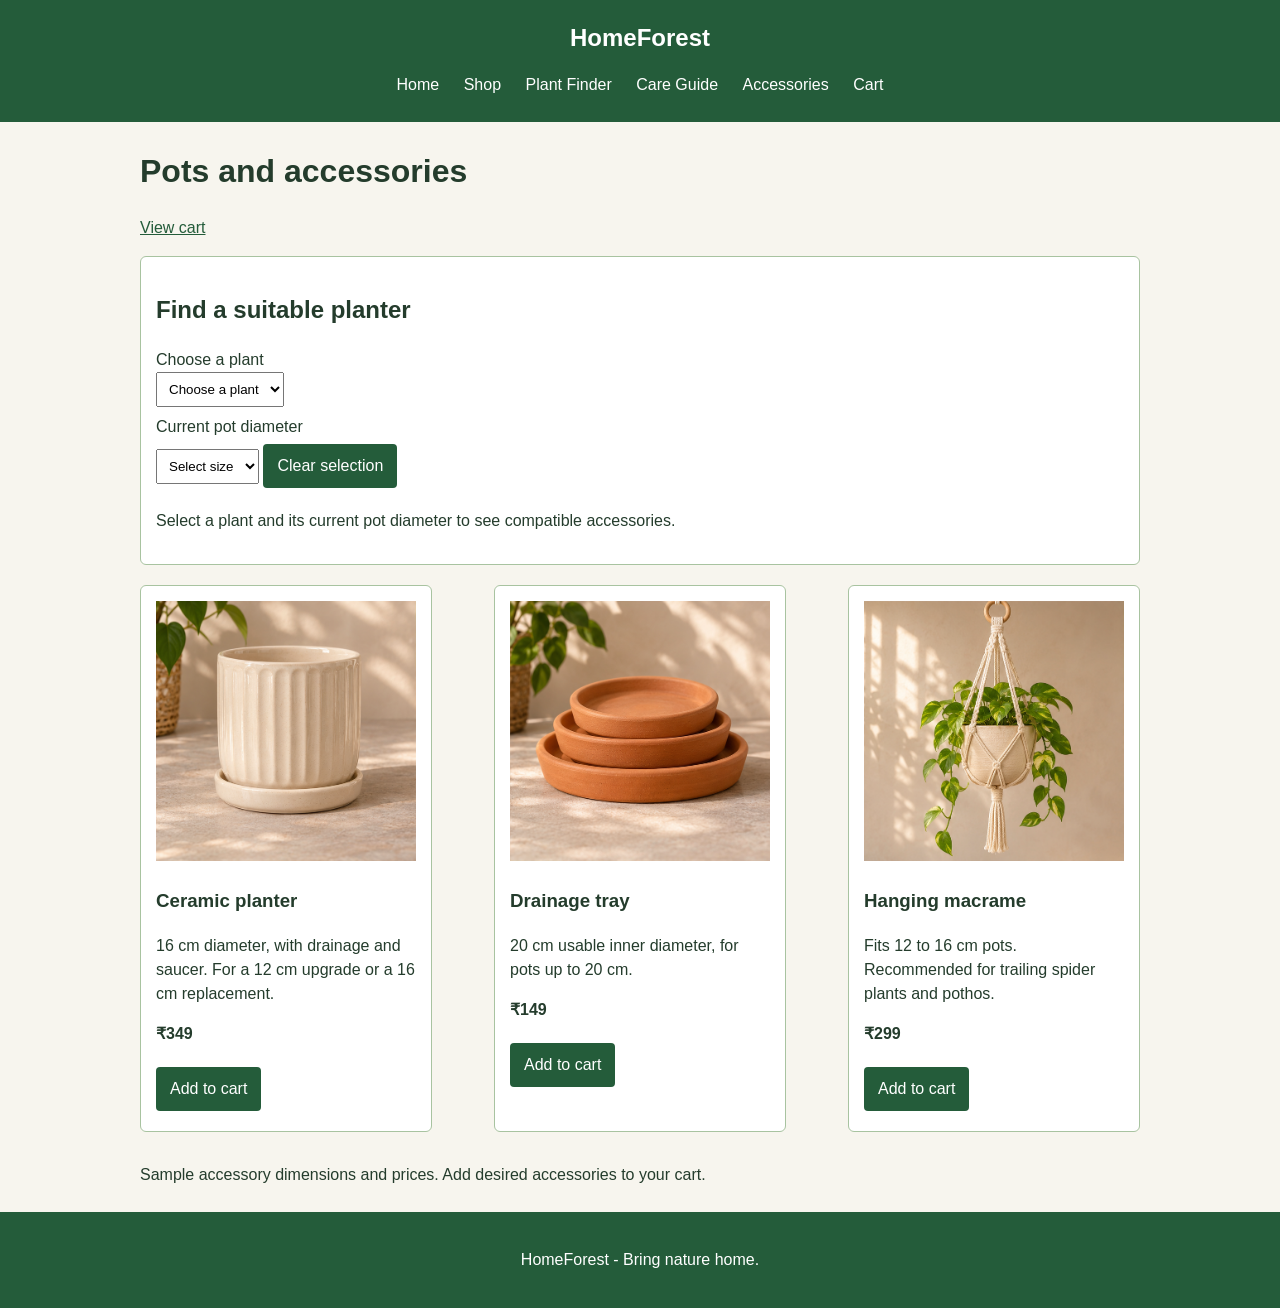
==== accessories.html @ 152e824a "Initial HomeForest project Added website pages, CSS styling, plant recommendation quiz, search filte" ====
<!DOCTYPE html>
<html lang="en">
<head>
    <meta charset="UTF-8">
    <meta name="viewport" content="width=device-width, initial-scale=1.0">
    <title>Accessories - HomeForest</title>
    <link rel="stylesheet" href="style.css">
</head>
<body>
    <header>
        <h2>HomeForest</h2>
        <nav>
            <a href="index.html">Home</a>
            <a href="shop.html">Shop</a>
            <a href="finder.html">Plant Finder</a>
            <a href="care.html">Care Guide</a>
            <a href="accessories.html">Accessories</a>
            <a href="cart.html">Cart</a>
        </nav>
    </header>
    <main>
        <h1>Pots and accessories</h1>
        <p id="cart-message" aria-live="polite"></p>
        <p><a href="cart.html">View cart</a></p>
        <section class="box">
            <h2>Find a suitable planter</h2>
            <label for="plant">Choose a plant</label>
            <select id="plant">
                <option value="">Choose a plant</option>
                <option value="spider-plant">Spider plant</option>
                <option value="snake-plant">Snake plant</option>
                <option value="pothos">Golden pothos</option>
            </select>
            <label for="pot-size">Current pot diameter</label>
            <select id="pot-size">
                <option value="">Select size</option>
                <option value="12">12 cm</option>
                <option value="16">16 cm</option>
                <option value="20">20 cm</option>
            </select>
            <button type="button" id="clear-pairing">Clear selection</button>
            <p id="pairing-result" aria-live="polite"></p>
        </section>
        <section class="grid">
            <article class="card accessory-card" id="ceramic-pot" data-plants="spider-plant snake-plant pothos" data-sizes="12 16">
                <img src="images/ceramic.png" alt="Ceramic planter">
                <h3>Ceramic planter</h3>
                <p>16 cm diameter, with drainage and saucer. For a 12 cm upgrade or a 16 cm replacement.</p>
                <p><strong>&#8377;349</strong></p>
                <button type="button" onclick="addToCart('ceramic-pot')">Add to cart</button>
            </article>
            <article class="card accessory-card" id="drainage-tray" data-plants="spider-plant snake-plant pothos" data-sizes="12 16 20">
                <img src="images/tray.png" alt="Drainage tray">
                <h3>Drainage tray</h3>
                <p>20 cm usable inner diameter, for pots up to 20 cm.</p>
                <p><strong>&#8377;149</strong></p>
                <button type="button" onclick="addToCart('drainage-tray')">Add to cart</button>
            </article>
            <article class="card accessory-card" id="macrame" data-plants="spider-plant pothos" data-sizes="12 16">
                <img src="images/macrame.png" alt="Hanging macrame planter">
                <h3>Hanging macrame</h3>
                <p>Fits 12 to 16 cm pots. Recommended for trailing spider plants and pothos.</p>
                <p><strong>&#8377;299</strong></p>
                <button type="button" onclick="addToCart('macrame')">Add to cart</button>
            </article>
        </section>
        <p>Sample accessory dimensions and prices. Add desired accessories to your cart.</p>
    </main>
    <footer>
        <p>HomeForest - Bring nature home.</p>
    </footer>
    <script src="accessories.js"></script>
    <script src="cart.js"></script>
</body>
</html>
---- style.css ----
/* Common CSS for all six pages */
body {
    font-family: Arial, sans-serif;
    background-color: #f7f5ee;
    color: #243c2c;
    margin: 0;
    line-height: 1.5;
}
header, footer {
    background-color: #245c3a;
    color: white;
    text-align: center;
    padding: 20px;
}
header h2 { margin: 0 0 12px; }
nav a {
    color: white;
    text-decoration: none;
    display: inline-block;
    margin: 5px 10px;
}
main {
    width: 90%;
    max-width: 1000px;
    margin: 25px auto;
    min-height: 60vh;
}
a { color: #245c3a; }
.hero {
    display: flex;
    flex-wrap: wrap;
    align-items: center;
    justify-content: space-between;
    background-color: #dce9d8;
    padding: 24px;
}
.hero div { max-width: 460px; }
.hero img { width: 280px; max-width: 100%; }
.grid {
    display: flex;
    flex-wrap: wrap;
    justify-content: space-between;
}
.card, .box {
    background-color: white;
    border: 1px solid #a8c3a0;
    padding: 15px;
    border-radius: 6px;
}
.grid .card {
    width: 260px;
    max-width: 85%;
    margin-bottom: 15px;
}
.box { margin-bottom: 20px; }
.card img { width: 100%; }
.care-image { width: 180px; max-width: 100%; }
.button, button {
    display: inline-block;
    background-color: #245c3a;
    color: white;
    padding: 10px 14px;
    border: 0;
    border-radius: 4px;
    text-decoration: none;
    font: inherit;
    margin: 5px 0;
}
label { display: block; margin-top: 8px; }
select, #plant-search { padding: 8px; max-width: 100%; }
details { padding: 10px; border: 1px solid #a8c3a0; margin-bottom: 8px; }
summary { font-weight: bold; }
table { width: 100%; border-collapse: collapse; }
th, td { border: 1px solid #a8c3a0; padding: 10px; text-align: left; }
th { background-color: #dce9d8; }

/* Recommendation cards appear after the quiz is submitted. */
.recommendation-card { border-top: 1px solid #a8c3a0; padding: 16px 0; }

/* Cart message uses basic text styling. */
#cart-message { color: #245c3a; font-weight: bold; }
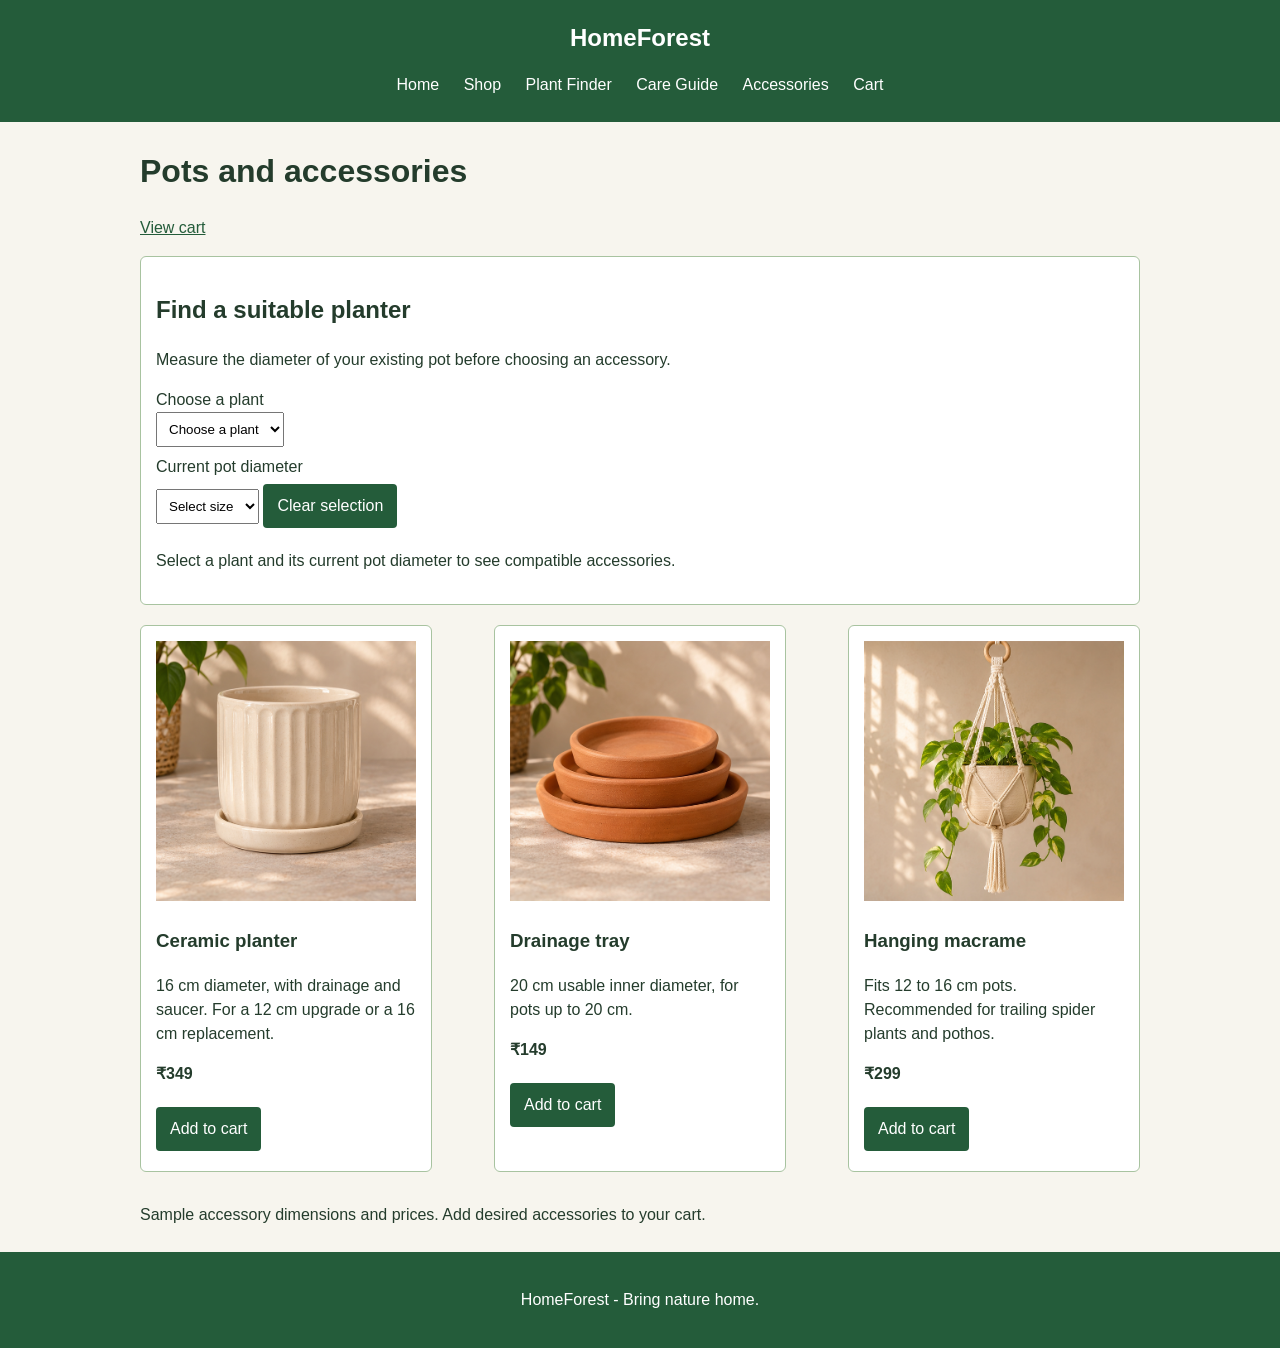
==== commit d25a6da9: "Improve planter matching and shopping cart Added personalized accessory recommendations and clear ca" ====
--- a/accessories.html
+++ b/accessories.html
@@ -24,6 +24,7 @@
         <p><a href="cart.html">View cart</a></p>
         <section class="box">
             <h2>Find a suitable planter</h2>
+            <p>Measure the diameter of your existing pot before choosing an accessory.</p>
             <label for="plant">Choose a plant</label>
             <select id="plant">
                 <option value="">Choose a plant</option>
